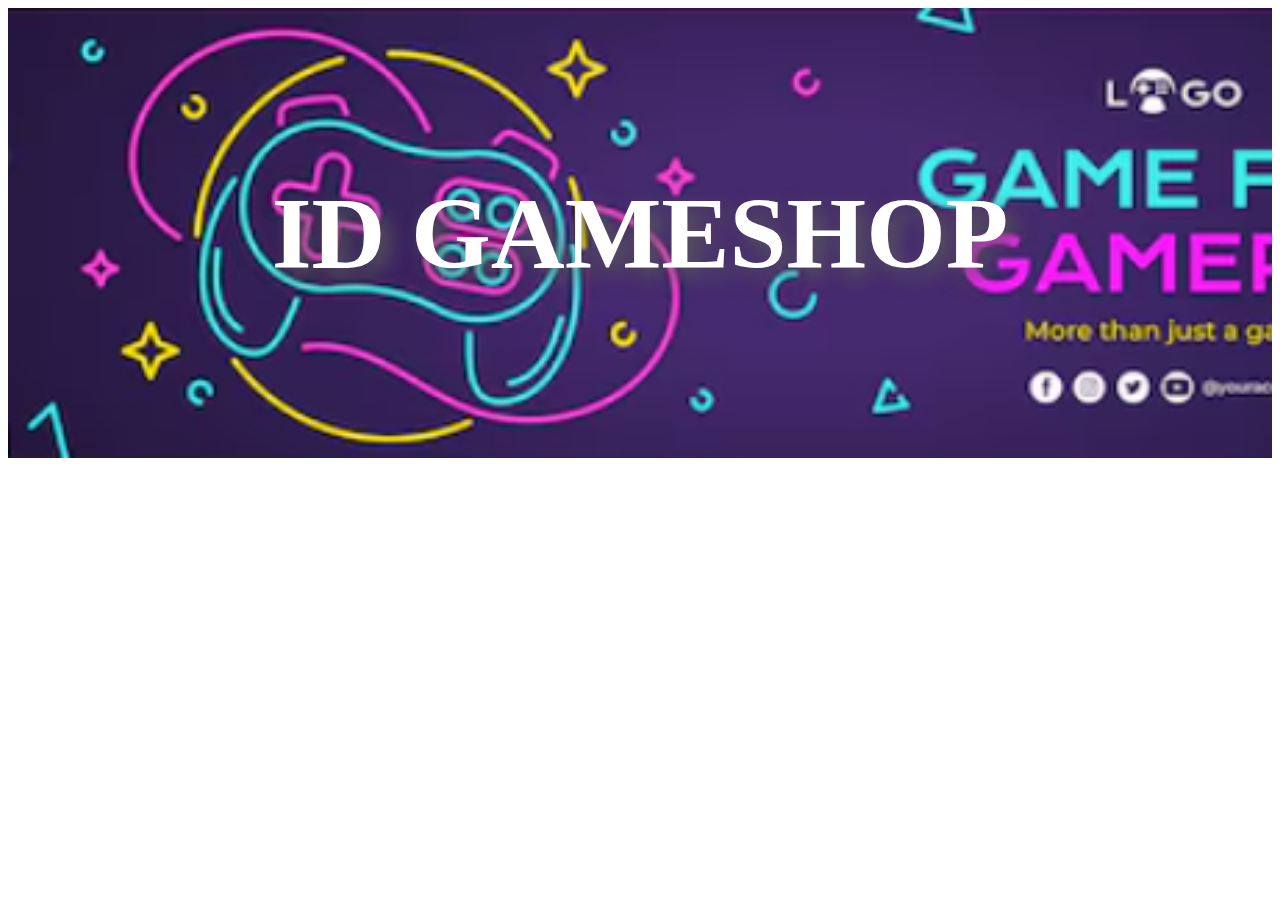
==== view/battlefield.html @ 54add0b1 "header y footer bien hechos" ====
<!DOCTYPE html>
<html lang="en">
<head>
    <meta charset="UTF-8">
    <meta name="viewport" content="width=device-width, initial-scale=1.0">
    <link rel="stylesheet" href="../css/style.videojuegos.css">
    <title>Battlefield</title>
</head>
<body>
    <header class="titulobattle letrafont">
        <h1>ID GAMESHOP</h1>
    </header>
</body>
</html>
---- css/style.videojuegos.css ----
@import url('https://fonts.googleapis.com/css2?family=Outfit:wght@100..900&family=Press+Start+2P&family=Roboto+Condensed:ital,wght@0,100..900;1,100..900&family=Russo+One&family=Titillium+Web:ital,wght@0,200;0,300;0,400;0,600;0,700;0,900;1,200;1,300;1,400;1,600;1,700&display=swap');

.titulobattle {
    background-image: url(../img/banner.png );
    height: 50vh;
    color: white;
    background-size: cover;
    display: flex;
    align-items: center;
    justify-content: center;
    font-size: 250%;
    font-size: 4vw; 
    text-align: center;
    text-shadow: 8px 8px 20px #5b5b5b;
}
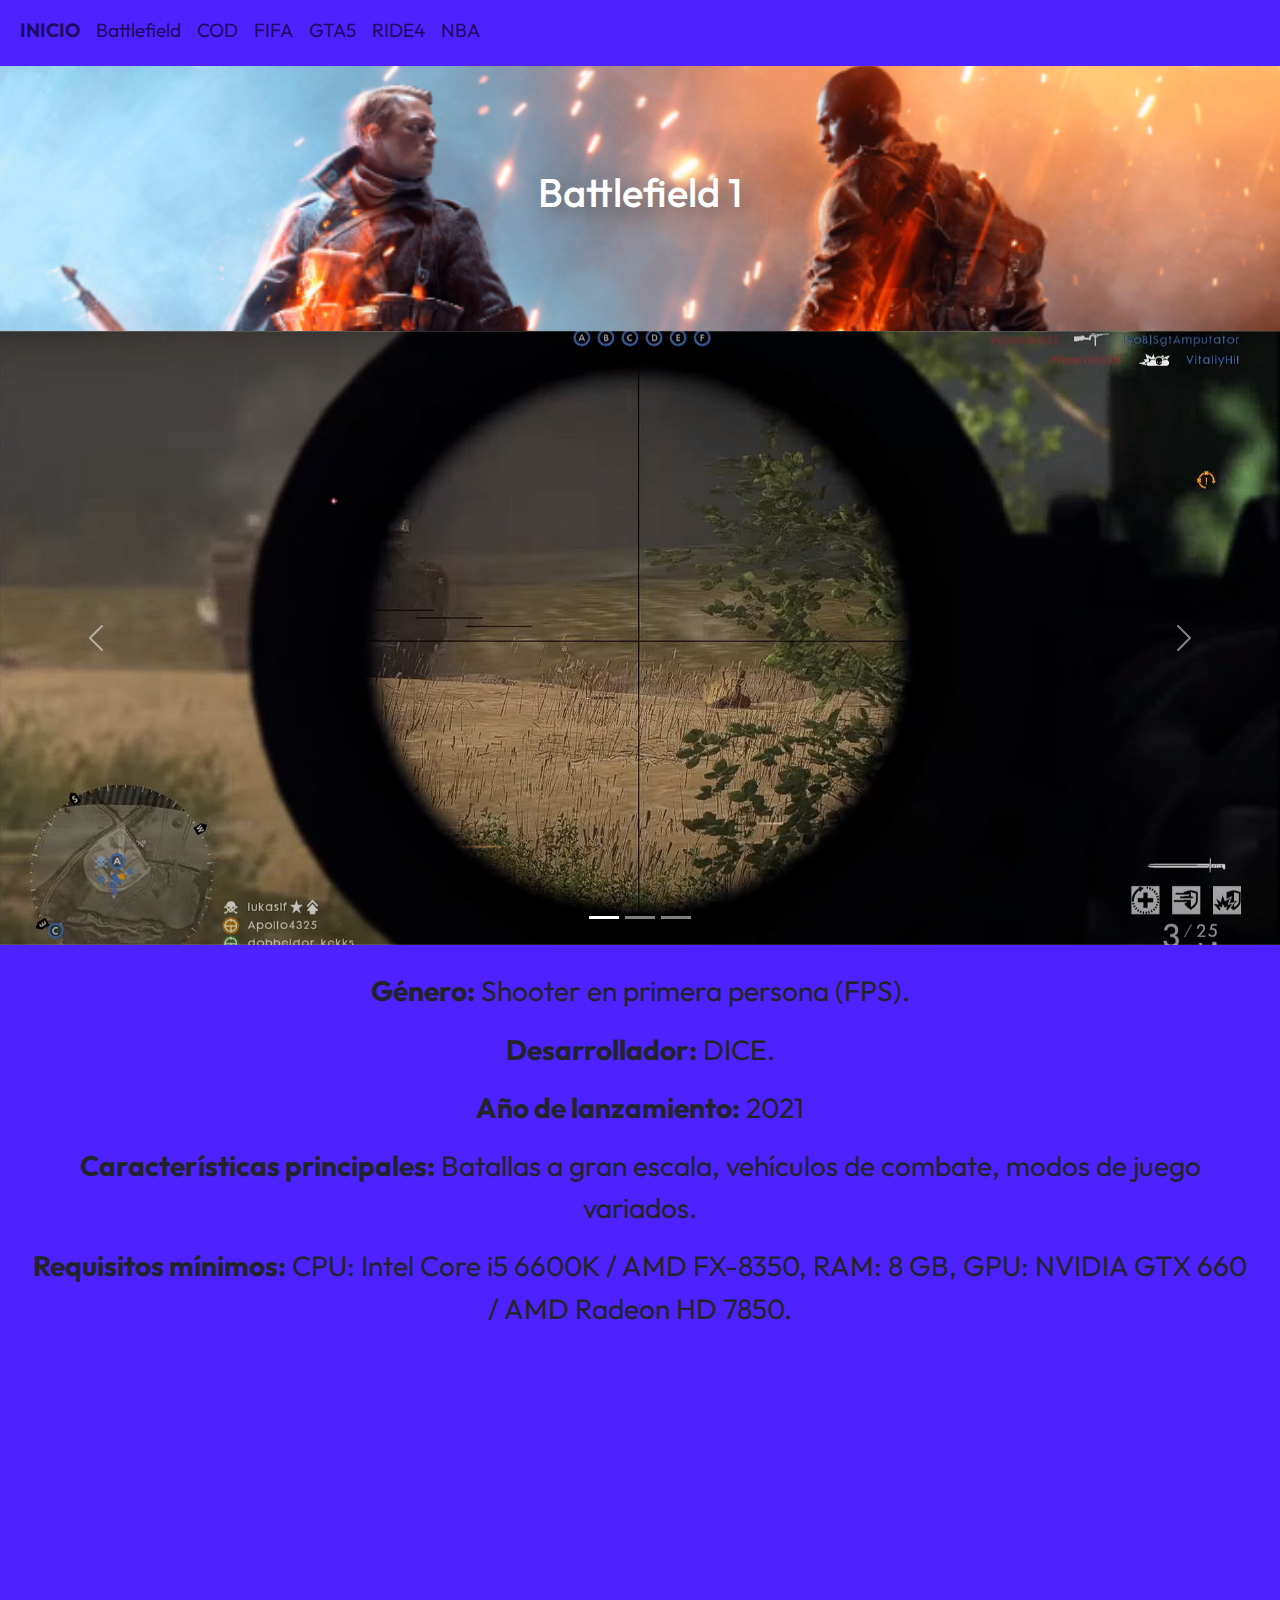
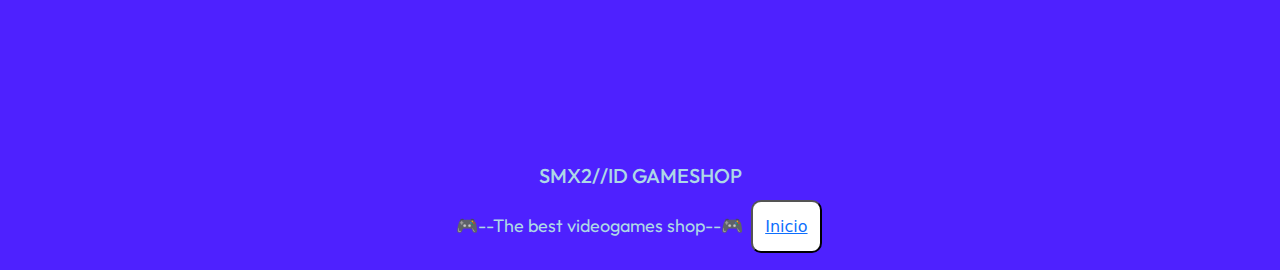
==== commit e517a60a: "Fotos añadidas y página de juegos hecha (solo la de battlefield)" ====
--- a/view/battlefield.html
+++ b/view/battlefield.html
@@ -4,11 +4,74 @@
     <meta charset="UTF-8">
     <meta name="viewport" content="width=device-width, initial-scale=1.0">
     <link rel="stylesheet" href="../css/style.videojuegos.css">
+    <link rel="icon" href="../img/logo.png">
     <title>Battlefield</title>
+    <link href="https://stackpath.bootstrapcdn.com/bootstrap/4.5.2/css/bootstrap.min.css" rel="stylesheet">
+<link href="https://cdn.jsdelivr.net/npm/bootstrap@5.3.0-alpha1/dist/css/bootstrap.min.css" rel="stylesheet">
+<script src="https://cdn.jsdelivr.net/npm/bootstrap@5.3.0-alpha1/dist/js/bootstrap.bundle.min.js"></script>    
 </head>
 <body>
+  <nav class="navbar navbar-expand-lg">
+    <div class="container-fluid letrasnav letrafont">
+      <div class="navbar-nav">
+        <a class="nav-link" href="../index.html"><strong>INICIO</strong></a>
+        <a class="nav-link" href="./battlefield.html">Battlefield</a>
+        <a class="nav-link" href="./blackops3.html">COD</a>
+        <a class="nav-link" href="./fifa.html">FIFA</a>
+        <a class="nav-link" href="./GTA.html">GTA5</a>
+        <a class="nav-link" href="./ride4.html">RIDE4</a>
+        <a class="nav-link" href="./NBA2K.html">NBA</a>
+      </div>
+    </div>
+  </nav>
+
     <header class="titulobattle letrafont">
-        <h1>ID GAMESHOP</h1>
+        <h1>Battlefield 1</h1>
     </header>
+                <div id="carouselExampleIndicators" class="carousel slide" data-ride="carousel">
+                    <ol class="carousel-indicators">
+                      <li data-target="#carouselExampleIndicators" data-slide-to="0" class="active"></li>
+                      <li data-target="#carouselExampleIndicators" data-slide-to="1"></li>
+                      <li data-target="#carouselExampleIndicators" data-slide-to="2"></li>
+                    </ol>
+                    <div class="carousel-inner">
+                      <div class="carousel-item active">
+                        <img class="d-block w-100" src="../img/imgbattle1.png" alt="First slide">
+                      </div>
+                      <div class="carousel-item">
+                        <img class="d-block w-100" src="../img/imgbattle2.png" alt="Second slide">
+                      </div>
+                      <div class="carousel-item">
+                        <img class="d-block w-100" src="../img/imgbattle3.png" alt="Third slide">
+                      </div>
+                    </div>
+                    <a class="carousel-control-prev" href="#carouselExampleIndicators" role="button" data-slide="prev">
+                      <span class="carousel-control-prev-icon" aria-hidden="true"></span>
+                      <span class="sr-only">Previous</span>
+                    </a>
+                    <a class="carousel-control-next" href="#carouselExampleIndicators" role="button" data-slide="next">
+                      <span class="carousel-control-next-icon" aria-hidden="true"></span>
+                      <span class="sr-only">Next</span>
+                    </a>
+                  <script src="https://code.jquery.com/jquery-3.5.1.slim.min.js"></script>
+                  <script src="https://cdn.jsdelivr.net/npm/@popperjs/core@2.5.4/dist/umd/popper.min.js"></script>
+                  <script src="https://stackpath.bootstrapcdn.com/bootstrap/4.5.2/js/bootstrap.min.js"></script>
+              </div>
+
+        <div class="descripcion letrafont">
+          <p><strong>Género:</strong> Shooter en primera persona (FPS).</p>
+          <p><strong>Desarrollador:</strong> DICE.</p>
+          <p><strong>Año de lanzamiento:</strong> 2021</p>
+          <p><strong>Características principales:</strong> Batallas a gran escala, vehículos de combate, modos de juego variados.</p>
+          <p><strong>Requisitos mínimos:</strong> CPU: Intel Core i5 6600K / AMD FX-8350, RAM: 8 GB, GPU: NVIDIA GTX 660 / AMD Radeon HD 7850.</p>          
+      </div>
+        <div class="trailerdiv">
+          <iframe src="https://www.youtube.com/embed/c7nRTF2SowQ" frameborder="0" allowfullscreen class="trailer"></iframe>
+        </div>
+    <footer>
+        <h5 class="letrafont">SMX2//ID GAMESHOP</h5>
+        <h7 class="letrafont">🎮--The best videogames shop--🎮</h7>
+        <button class="boton"><a href="../index.html">Inicio</a></button>
+    </footer>
 </body>
-</html>+</html>
--- a/css/style.videojuegos.css
+++ b/css/style.videojuegos.css
@@ -1,8 +1,12 @@
 @import url('https://fonts.googleapis.com/css2?family=Outfit:wght@100..900&family=Press+Start+2P&family=Roboto+Condensed:ital,wght@0,100..900;1,100..900&family=Russo+One&family=Titillium+Web:ital,wght@0,200;0,300;0,400;0,600;0,700;0,900;1,200;1,300;1,400;1,600;1,700&display=swap');
 
+body{
+    background-color: rgb(13, 1, 26);
+}
+
 .titulobattle {
-    background-image: url(../img/banner.png );
-    height: 50vh;
+    background-image: url(../img/bannerbattle.png );
+    height: 30vh;
     color: white;
     background-size: cover;
     display: flex;
@@ -12,4 +16,88 @@
     font-size: 4vw; 
     text-align: center;
     text-shadow: 8px 8px 20px #5b5b5b;
+}
+
+.letrafont {
+    font-family: "Outfit", sans-serif;
+    font-optical-sizing: auto;
+    font-weight: weight;
+    font-style: normal;
+  }
+
+  footer {
+    width: 100%;
+    background-color: rgb(78, 33, 255);
+    text-align: center;
+    color: lightblue;
+    clear: both;
+    font-size: 2vh;
+    padding: 1%;
+    margin-top: -1%;
+}
+
+.col2{
+    width: 50%;
+    align-items: center; 
+    text-align: justify;
+    margin-left: 1%;
+    margin-right: 1%;
+
+
+}
+
+.section1 {
+    background-color: #f5eef5;
+    width: 100%;
+    display:flex;
+    justify-content: center;
+    text-align: center;    
+}
+
+.carousel {
+	background-color:#ffffff;
+	color: rgb(0, 0, 0);
+	border-radius: 12px;
+	text-align: center;
+	font-size: 30px;
+}
+.boton {
+    background-color: white; 
+    padding: 1%; 
+    text-align: center; 
+    text-decoration: none;
+    font-size: 16px;
+    margin: 4px 2px; 
+    cursor: pointer; 
+    border-radius: 10px; 
+  }
+
+  .descripcion {
+    text-align: center;
+    font-size: 2.2vw;
+    background-color: rgb(78, 33, 255);
+    padding: 2%;
+  }
+  
+.trailer {
+    width: 50vw;
+    height: 28.125vw;
+}
+.trailerdiv {
+    text-align: center;
+    background-color: rgb(78, 33, 255);
+    margin-top: -2%;
+    padding: 2%;
+    width: 100%;
+}
+
+.letrasnav {
+        font-size: 1.5vw;
+        background-color: rgb(78, 33, 255);
+        padding: 1%;
+        margin-bottom: -1%;
+        margin-top: -1%;
+}
+.centrar {
+    text-align: center;
 }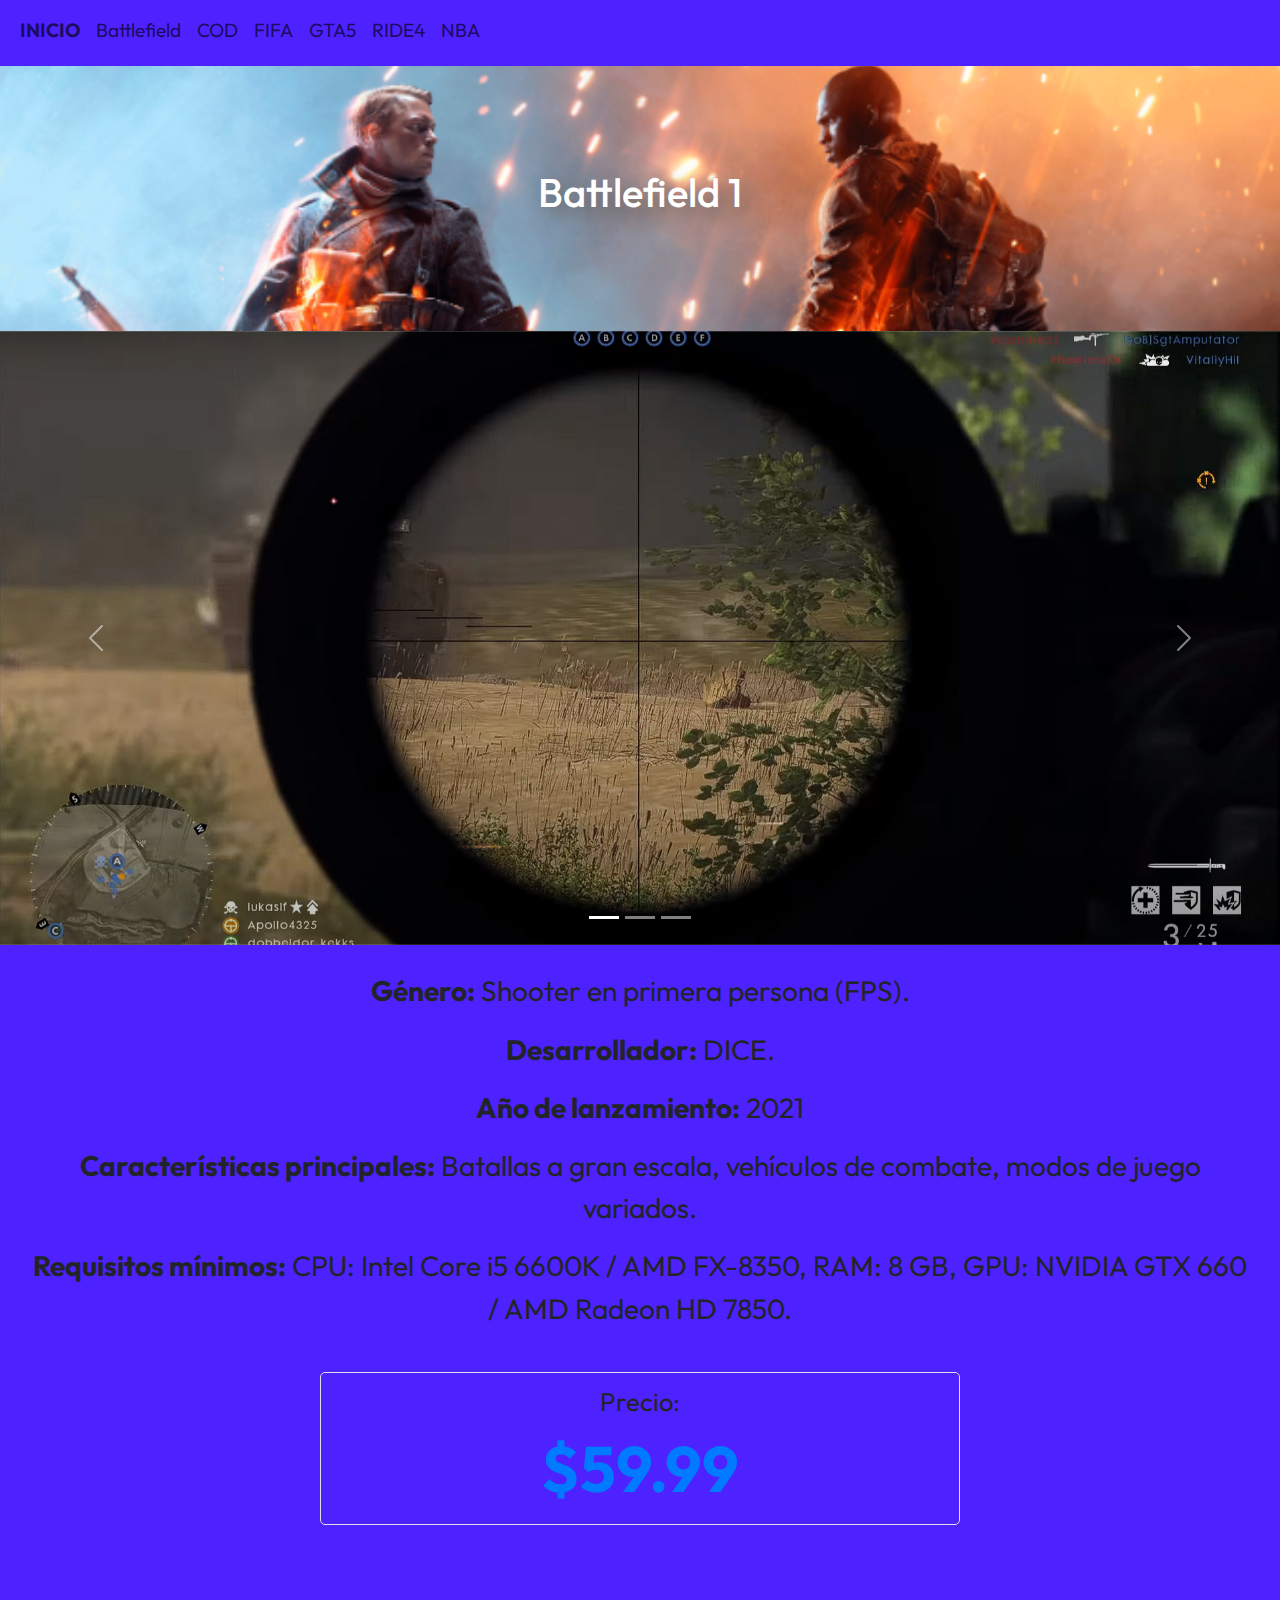
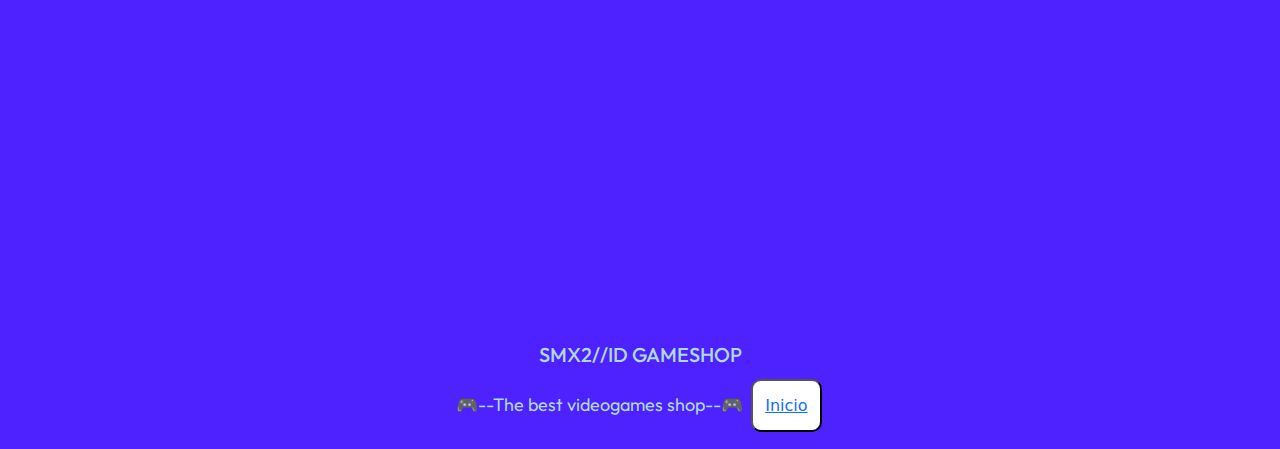
==== commit 25cf66e1: "cod hecho y fifa a medias" ====
--- a/view/battlefield.html
+++ b/view/battlefield.html
@@ -65,6 +65,13 @@
           <p><strong>Características principales:</strong> Batallas a gran escala, vehículos de combate, modos de juego variados.</p>
           <p><strong>Requisitos mínimos:</strong> CPU: Intel Core i5 6600K / AMD FX-8350, RAM: 8 GB, GPU: NVIDIA GTX 660 / AMD Radeon HD 7850.</p>          
       </div>
+      <div class="lila">
+        <div class="precio letrafont">
+          Precio:
+          <br>
+          <span>$59.99</span>
+        </div>
+  </div>
         <div class="trailerdiv">
           <iframe src="https://www.youtube.com/embed/c7nRTF2SowQ" frameborder="0" allowfullscreen class="trailer"></iframe>
         </div>
--- a/css/style.videojuegos.css
+++ b/css/style.videojuegos.css
@@ -12,11 +12,32 @@
     display: flex;
     align-items: center;
     justify-content: center;
-    font-size: 250%;
-    font-size: 4vw; 
     text-align: center;
     text-shadow: 8px 8px 20px #5b5b5b;
 }
+.tituloCOD {
+    background-image: url(../img/bannercod.png);
+    height: 30vh;
+    color: white;
+    background-size: cover;
+    display: flex;
+    align-items: center;
+    justify-content: center;
+    text-align: center;
+    text-shadow: 8px 8px 20px #5b5b5b;
+}
+.tituloFIFA {
+    background-image: url(../img/bannerfifa.png);
+    height: 30vh;
+    color: white;
+    background-size: cover;
+    display: flex;
+    align-items: center;
+    justify-content: center;
+    text-align: center;
+    text-shadow: 8px 8px 20px #5b5b5b;
+}
+
 
 .letrafont {
     font-family: "Outfit", sans-serif;
@@ -83,10 +104,10 @@
     width: 50vw;
     height: 28.125vw;
 }
+
 .trailerdiv {
     text-align: center;
     background-color: rgb(78, 33, 255);
-    margin-top: -2%;
     padding: 2%;
     width: 100%;
 }
@@ -100,4 +121,26 @@
 }
 .centrar {
     text-align: center;
-}+}
+
+.precio {
+    background-color: rgb(78, 33, 255);
+    border: 1px solid #dee2e6;
+    border-radius: 5px;
+    padding: 10px;
+    width: 50vw;
+    height: 12vw; 
+    text-align: center;
+    margin-left: 25%;
+    font-size: 2vw;
+ }
+
+    .precio span {
+      font-size: 5vw;
+      font-weight: bold;
+      color: #007bff;
+    }
+
+  .lila {
+    background-color: rgb(78, 33, 255);
+  }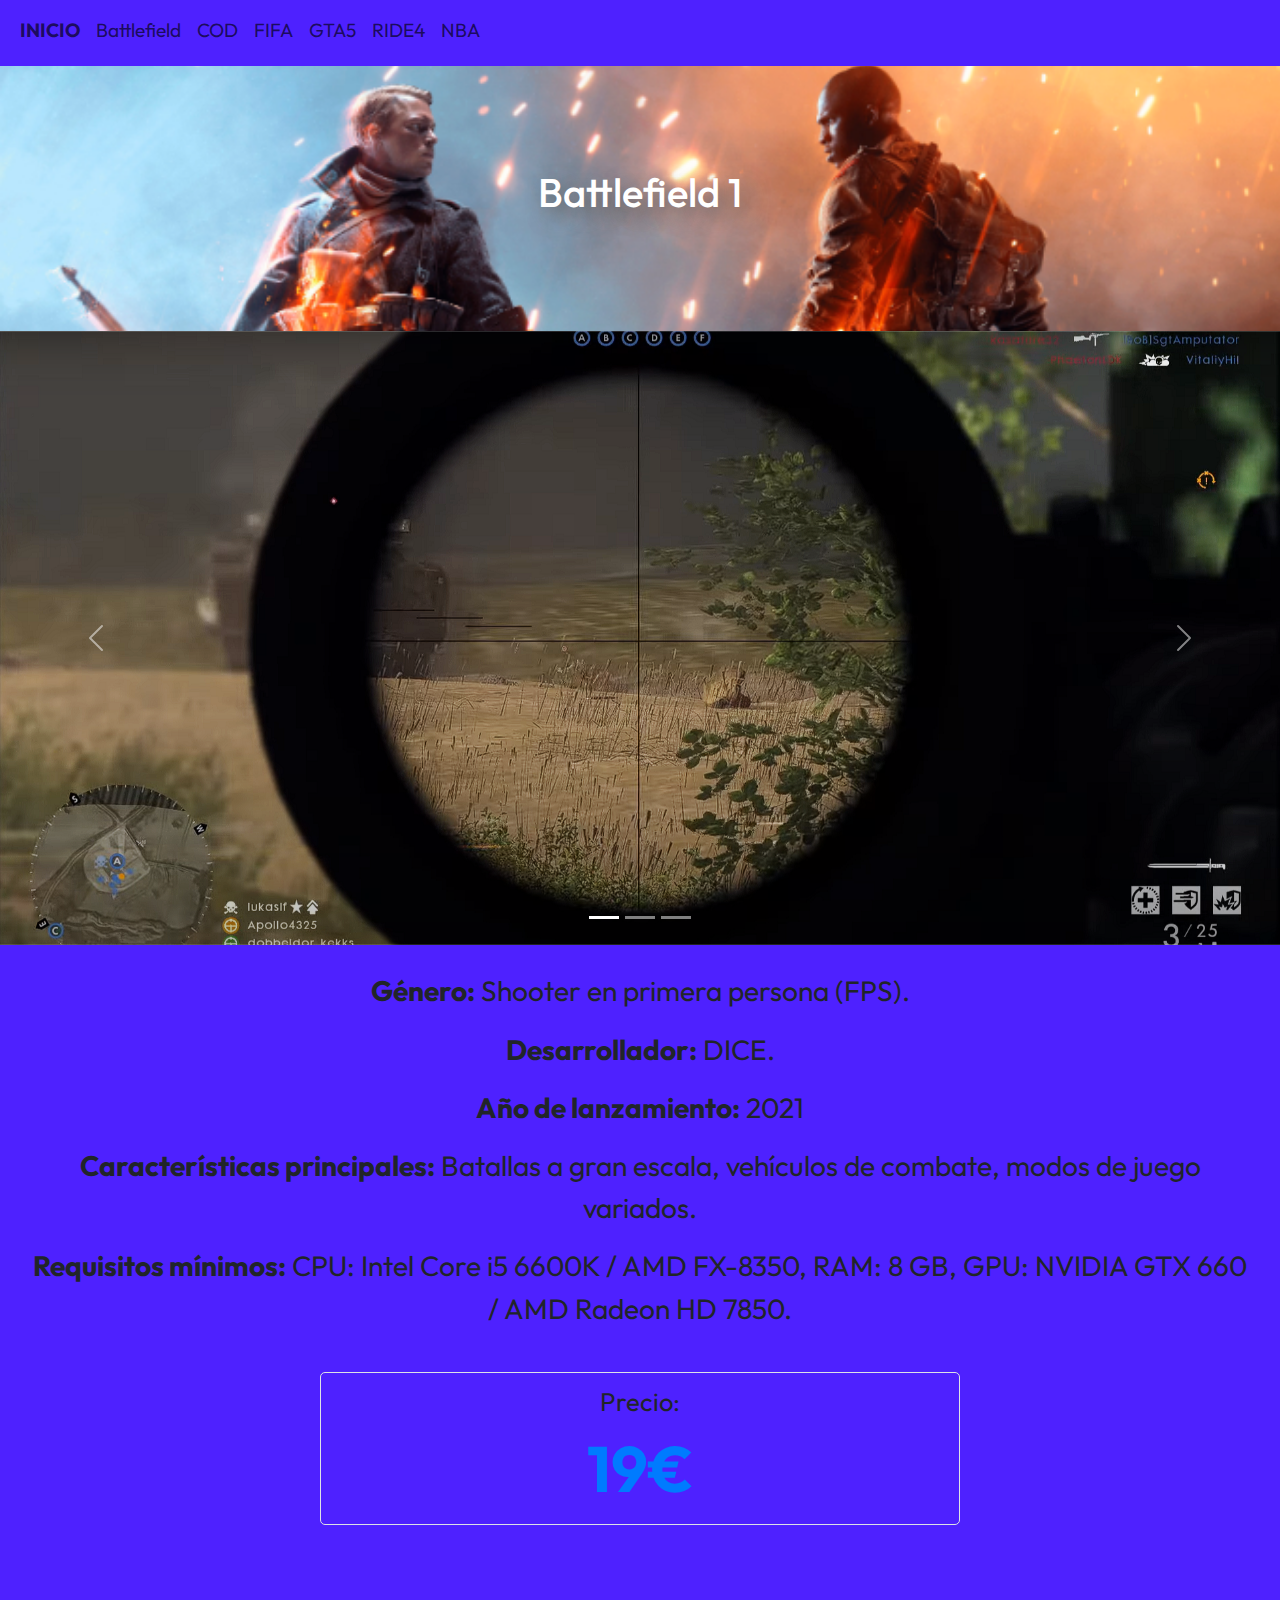
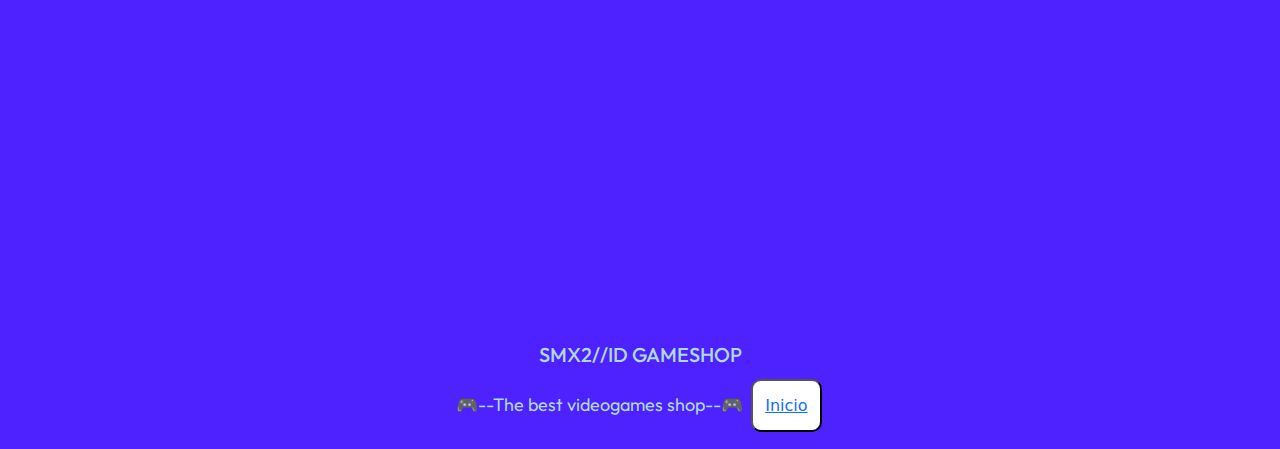
==== commit ae5837c1: "Commit final" ====
--- a/view/battlefield.html
+++ b/view/battlefield.html
@@ -69,7 +69,7 @@
         <div class="precio letrafont">
           Precio:
           <br>
-          <span>$59.99</span>
+          <span>19€</span>
         </div>
   </div>
         <div class="trailerdiv">
--- a/css/style.videojuegos.css
+++ b/css/style.videojuegos.css
@@ -28,6 +28,42 @@
 }
 .tituloFIFA {
     background-image: url(../img/bannerfifa.png);
+    height: 30vh;
+    color: white;
+    background-size: cover;
+    display: flex;
+    align-items: center;
+    justify-content: center;
+    text-align: center;
+    text-shadow: 8px 8px 20px #5b5b5b;
+}
+
+.tituloGTA {
+    background-image: url(../img/BannerGTA5.png);
+    height: 30vh;
+    color: white;
+    background-size: cover;
+    display: flex;
+    align-items: center;
+    justify-content: center;
+    text-align: center;
+    text-shadow: 8px 8px 20px #5b5b5b;
+}
+
+.tituloRIDE {
+    background-image: url(../img/banner\ ride4.png);
+    height: 30vh;
+    color: white;
+    background-size: cover;
+    display: flex;
+    align-items: center;
+    justify-content: center;
+    text-align: center;
+    text-shadow: 8px 8px 20px #5b5b5b;
+}
+
+.tituloNBA {
+    background-image: url(../img/banner\ NBA.png);
     height: 30vh;
     color: white;
     background-size: cover;
